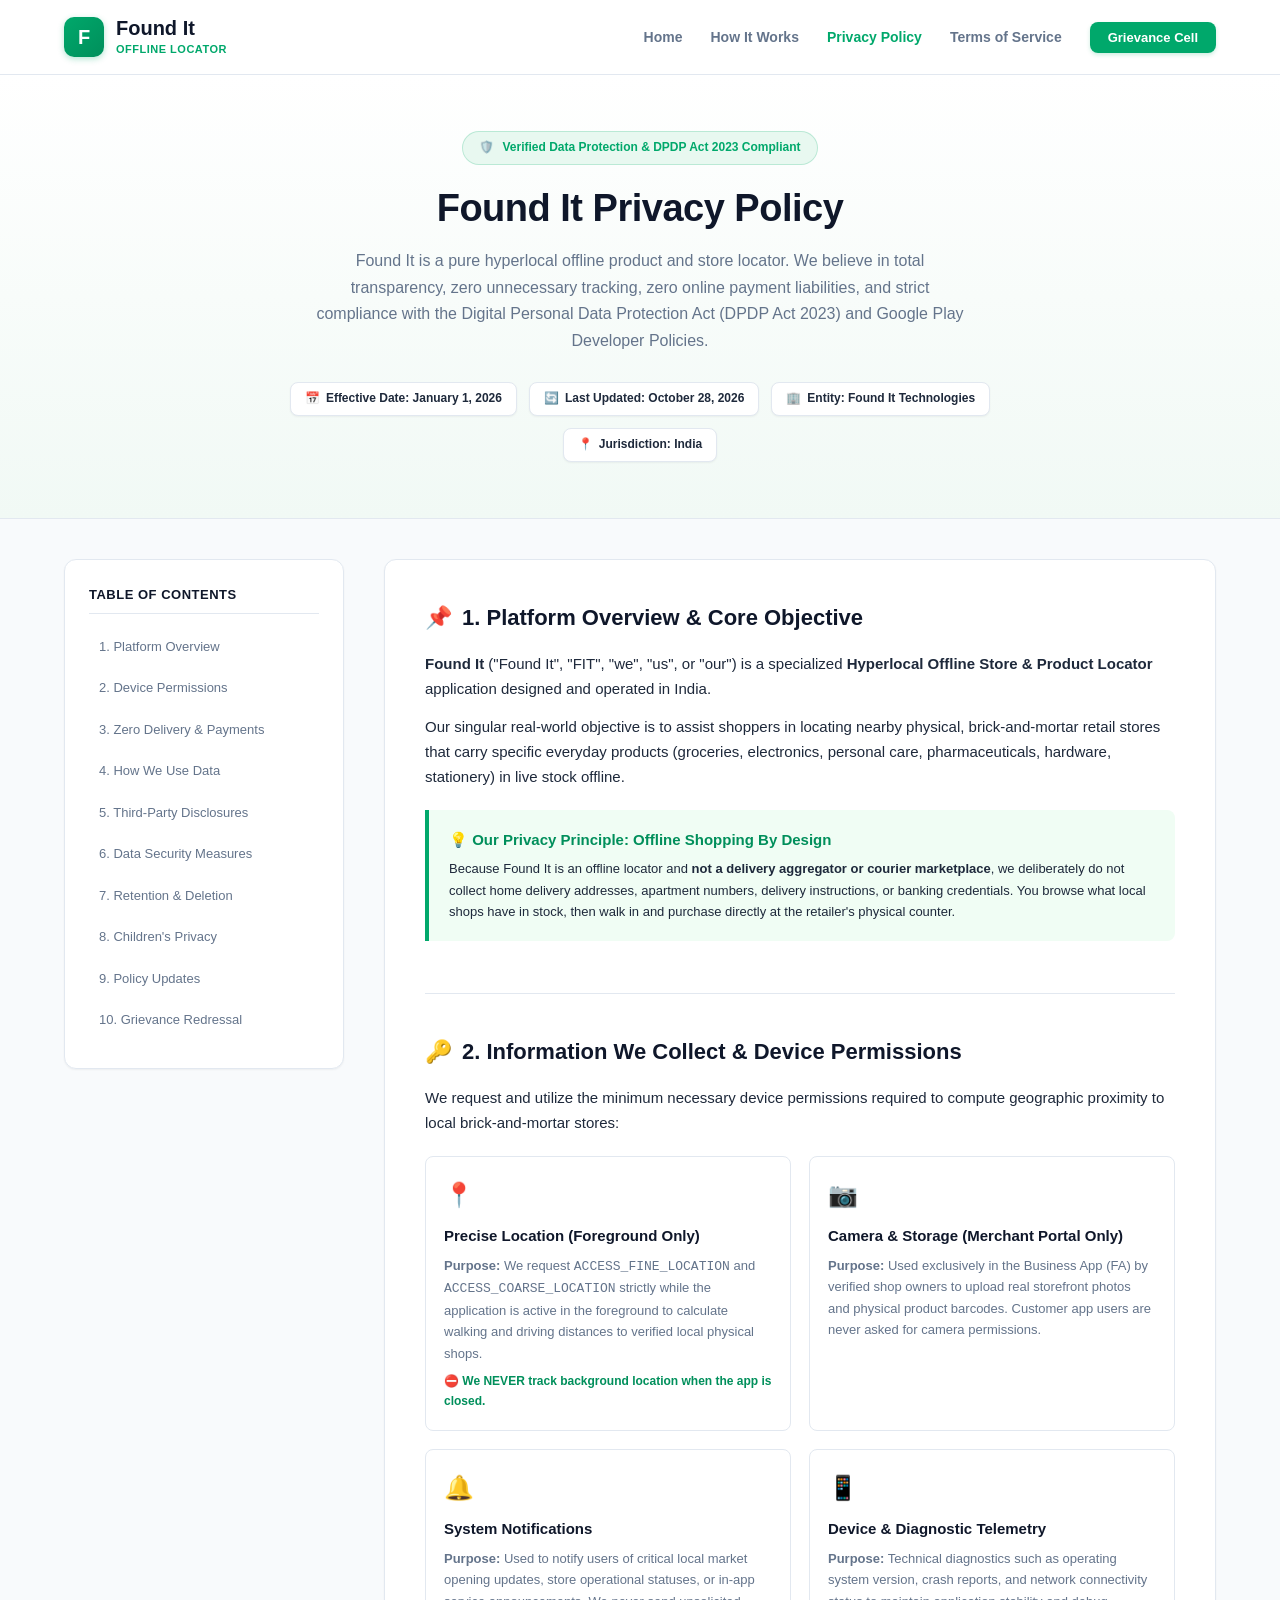
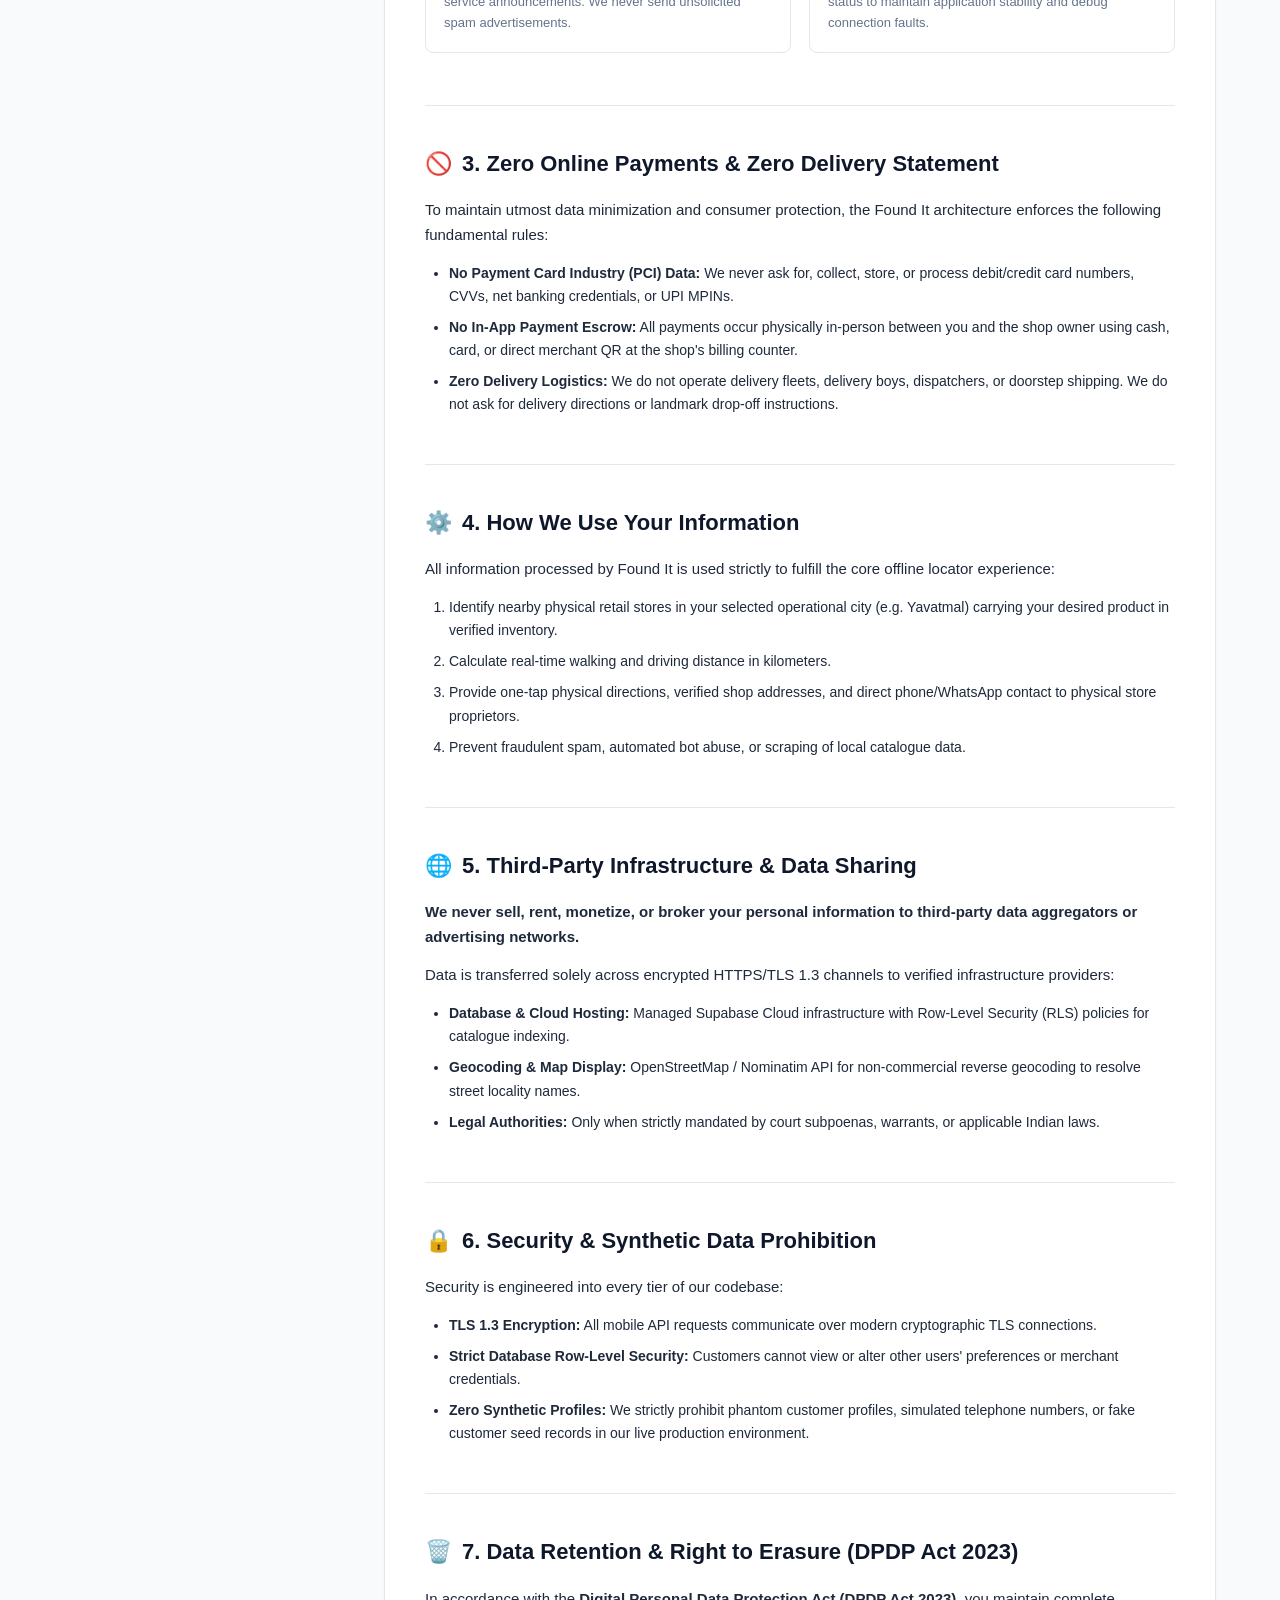
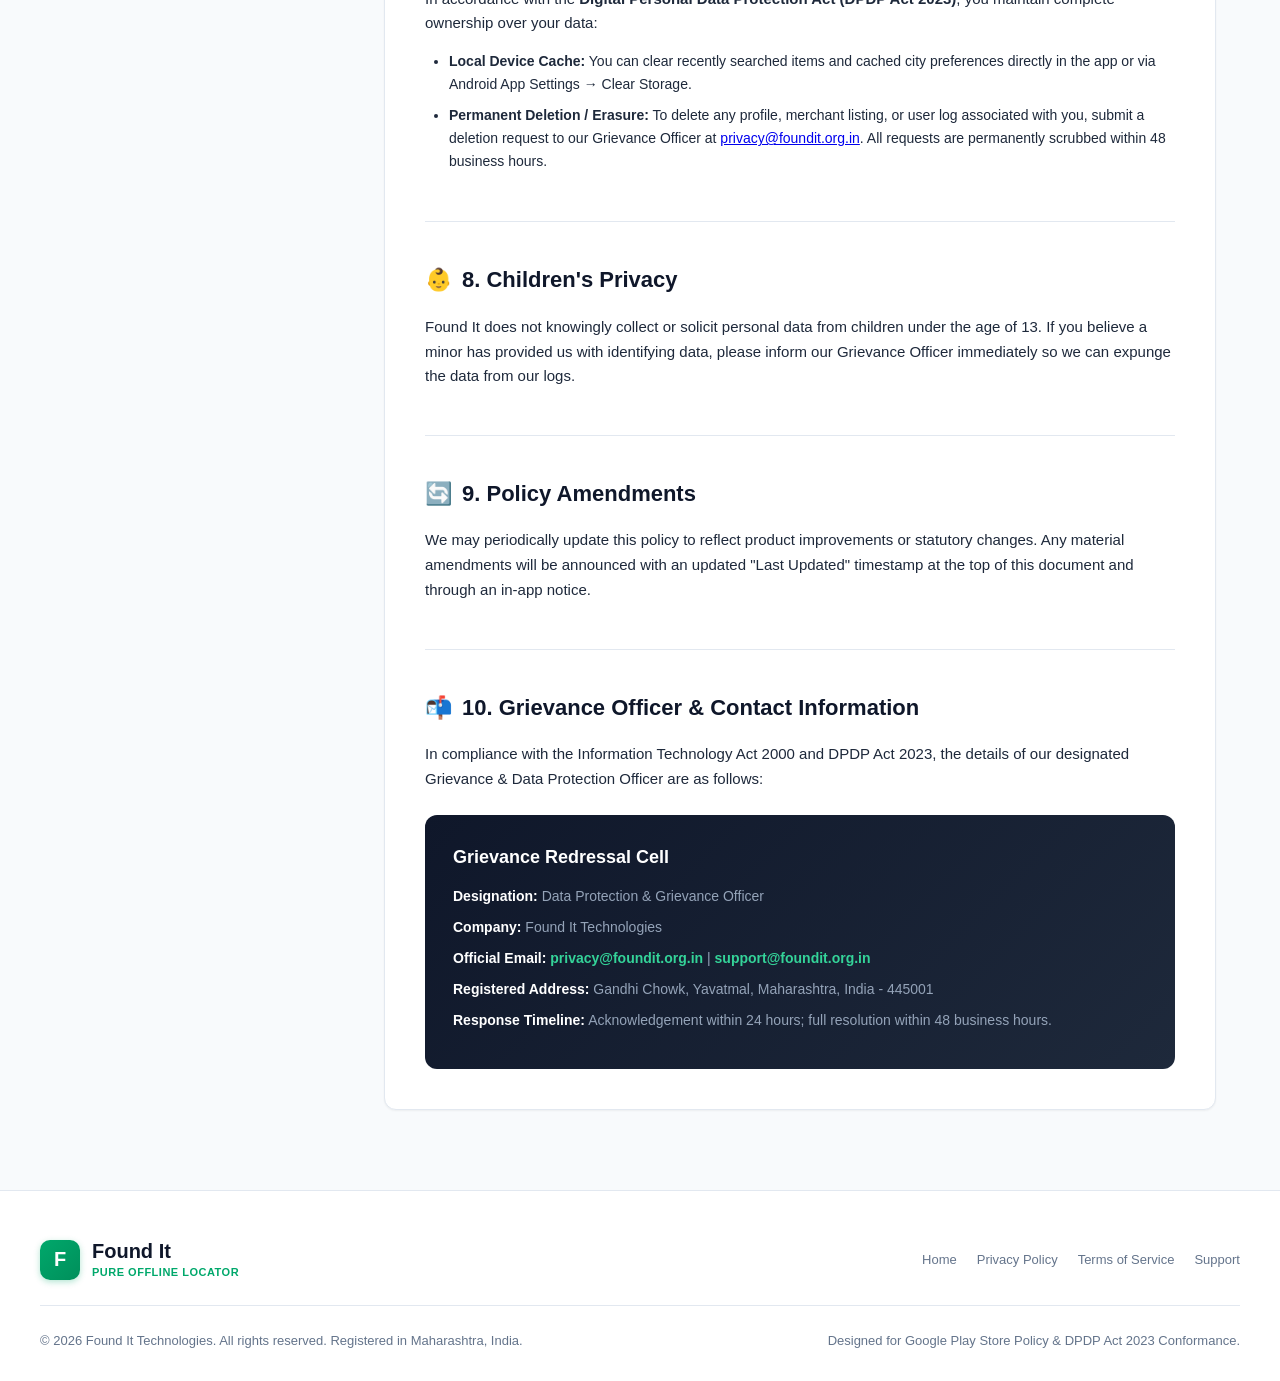
==== privacy.html @ 35dc8cdc "Initial commit: Found It Privacy Policy, Terms and Web Pages" ====
<!DOCTYPE html>
<html lang="en">
<head>
  <meta charset="UTF-8">
  <meta name="viewport" content="width=device-width, initial-scale=1.0">
  <title>Privacy Policy - Found It | Offline Store & Product Locator</title>
  <meta name="description" content="Official Privacy Policy for Found It - Hyperlocal Offline Product Locator. Learn about how we handle location permissions, zero delivery guarantee, and DPDP Act 2023 compliance.">
  <link rel="stylesheet" href="style.css">
</head>
<body>

  <!-- Site Header -->
  <header class="site-header">
    <div class="header-container">
      <a href="index.html" class="brand">
        <div class="brand-logo-icon">F</div>
        <div class="brand-text">
          <span class="brand-name">Found It</span>
          <span class="brand-tag">Offline Locator</span>
        </div>
      </a>
      <ul class="nav-links">
        <li><a href="index.html">Home</a></li>
        <li><a href="index.html#how-it-works">How It Works</a></li>
        <li><a href="privacy.html" class="active">Privacy Policy</a></li>
        <li><a href="terms.html">Terms of Service</a></li>
        <li><a href="#contact" class="btn-cta">Grievance Cell</a></li>
      </ul>
    </div>
  </header>

  <!-- Hero Section -->
  <section class="hero-section">
    <div class="hero-content">
      <div class="hero-pill">
        <span>🛡️</span> Verified Data Protection & DPDP Act 2023 Compliant
      </div>
      <h1 class="hero-title">Found It Privacy Policy</h1>
      <p class="hero-subtitle">
        Found It is a pure hyperlocal offline product and store locator. We believe in total transparency, zero unnecessary tracking, zero online payment liabilities, and strict compliance with the Digital Personal Data Protection Act (DPDP Act 2023) and Google Play Developer Policies.
      </p>
      <div class="meta-tags">
        <div class="meta-tag"><span>📅</span> Effective Date: January 1, 2026</div>
        <div class="meta-tag"><span>🔄</span> Last Updated: October 28, 2026</div>
        <div class="meta-tag"><span>🏢</span> Entity: Found It Technologies</div>
        <div class="meta-tag"><span>📍</span> Jurisdiction: India</div>
      </div>
    </div>
  </section>

  <!-- Main Layout -->
  <div class="main-wrapper">
    <!-- Sidebar Table of Contents -->
    <aside class="toc-sidebar">
      <div class="toc-title">Table of Contents</div>
      <ul class="toc-list">
        <li><a href="#overview">1. Platform Overview</a></li>
        <li><a href="#permissions">2. Device Permissions</a></li>
        <li><a href="#zero-delivery">3. Zero Delivery & Payments</a></li>
        <li><a href="#use-of-data">4. How We Use Data</a></li>
        <li><a href="#third-parties">5. Third-Party Disclosures</a></li>
        <li><a href="#security">6. Data Security Measures</a></li>
        <li><a href="#retention-deletion">7. Retention & Deletion</a></li>
        <li><a href="#children">8. Children's Privacy</a></li>
        <li><a href="#updates">9. Policy Updates</a></li>
        <li><a href="#contact">10. Grievance Redressal</a></li>
      </ul>
    </aside>

    <!-- Content Area -->
    <main class="content-area">

      <section id="overview" class="section-block">
        <h2><span>📌</span> 1. Platform Overview & Core Objective</h2>
        <p>
          <strong>Found It</strong> ("Found It", "FIT", "we", "us", or "our") is a specialized <strong>Hyperlocal Offline Store & Product Locator</strong> application designed and operated in India.
        </p>
        <p>
          Our singular real-world objective is to assist shoppers in locating nearby physical, brick-and-mortar retail stores that carry specific everyday products (groceries, electronics, personal care, pharmaceuticals, hardware, stationery) in live stock offline.
        </p>

        <div class="alert-box">
          <h4>💡 Our Privacy Principle: Offline Shopping By Design</h4>
          <p>
            Because Found It is an offline locator and <strong>not a delivery aggregator or courier marketplace</strong>, we deliberately do not collect home delivery addresses, apartment numbers, delivery instructions, or banking credentials. You browse what local shops have in stock, then walk in and purchase directly at the retailer's physical counter.
          </p>
        </div>
      </section>

      <section id="permissions" class="section-block">
        <h2><span>🔑</span> 2. Information We Collect & Device Permissions</h2>
        <p>
          We request and utilize the minimum necessary device permissions required to compute geographic proximity to local brick-and-mortar stores:
        </p>

        <div class="card-grid">
          <div class="feature-box">
            <div class="icon">📍</div>
            <h4>Precise Location (Foreground Only)</h4>
            <p>
              <strong>Purpose:</strong> We request <code>ACCESS_FINE_LOCATION</code> and <code>ACCESS_COARSE_LOCATION</code> strictly while the application is active in the foreground to calculate walking and driving distances to verified local physical shops.
            </p>
            <p style="margin-top: 8px; font-size: 12px; color: var(--primary-hover); font-weight: 600;">
              ⛔ We NEVER track background location when the app is closed.
            </p>
          </div>

          <div class="feature-box">
            <div class="icon">📷</div>
            <h4>Camera & Storage (Merchant Portal Only)</h4>
            <p>
              <strong>Purpose:</strong> Used exclusively in the Business App (FA) by verified shop owners to upload real storefront photos and physical product barcodes. Customer app users are never asked for camera permissions.
            </p>
          </div>

          <div class="feature-box">
            <div class="icon">🔔</div>
            <h4>System Notifications</h4>
            <p>
              <strong>Purpose:</strong> Used to notify users of critical local market opening updates, store operational statuses, or in-app service announcements. We never send unsolicited spam advertisements.
            </p>
          </div>

          <div class="feature-box">
            <div class="icon">📱</div>
            <h4>Device & Diagnostic Telemetry</h4>
            <p>
              <strong>Purpose:</strong> Technical diagnostics such as operating system version, crash reports, and network connectivity status to maintain application stability and debug connection faults.
            </p>
          </div>
        </div>
      </section>

      <section id="zero-delivery" class="section-block">
        <h2><span>🚫</span> 3. Zero Online Payments & Zero Delivery Statement</h2>
        <p>
          To maintain utmost data minimization and consumer protection, the Found It architecture enforces the following fundamental rules:
        </p>
        <ul>
          <li><strong>No Payment Card Industry (PCI) Data:</strong> We never ask for, collect, store, or process debit/credit card numbers, CVVs, net banking credentials, or UPI MPINs.</li>
          <li><strong>No In-App Payment Escrow:</strong> All payments occur physically in-person between you and the shop owner using cash, card, or direct merchant QR at the shop's billing counter.</li>
          <li><strong>Zero Delivery Logistics:</strong> We do not operate delivery fleets, delivery boys, dispatchers, or doorstep shipping. We do not ask for delivery directions or landmark drop-off instructions.</li>
        </ul>
      </section>

      <section id="use-of-data" class="section-block">
        <h2><span>⚙️</span> 4. How We Use Your Information</h2>
        <p>All information processed by Found It is used strictly to fulfill the core offline locator experience:</p>
        <ol>
          <li>Identify nearby physical retail stores in your selected operational city (e.g. Yavatmal) carrying your desired product in verified inventory.</li>
          <li>Calculate real-time walking and driving distance in kilometers.</li>
          <li>Provide one-tap physical directions, verified shop addresses, and direct phone/WhatsApp contact to physical store proprietors.</li>
          <li>Prevent fraudulent spam, automated bot abuse, or scraping of local catalogue data.</li>
        </ol>
      </section>

      <section id="third-parties" class="section-block">
        <h2><span>🌐</span> 5. Third-Party Infrastructure & Data Sharing</h2>
        <p>
          <strong>We never sell, rent, monetize, or broker your personal information to third-party data aggregators or advertising networks.</strong>
        </p>
        <p>Data is transferred solely across encrypted HTTPS/TLS 1.3 channels to verified infrastructure providers:</p>
        <ul>
          <li><strong>Database & Cloud Hosting:</strong> Managed Supabase Cloud infrastructure with Row-Level Security (RLS) policies for catalogue indexing.</li>
          <li><strong>Geocoding & Map Display:</strong> OpenStreetMap / Nominatim API for non-commercial reverse geocoding to resolve street locality names.</li>
          <li><strong>Legal Authorities:</strong> Only when strictly mandated by court subpoenas, warrants, or applicable Indian laws.</li>
        </ul>
      </section>

      <section id="security" class="section-block">
        <h2><span>🔒</span> 6. Security & Synthetic Data Prohibition</h2>
        <p>
          Security is engineered into every tier of our codebase:
        </p>
        <ul>
          <li><strong>TLS 1.3 Encryption:</strong> All mobile API requests communicate over modern cryptographic TLS connections.</li>
          <li><strong>Strict Database Row-Level Security:</strong> Customers cannot view or alter other users' preferences or merchant credentials.</li>
          <li><strong>Zero Synthetic Profiles:</strong> We strictly prohibit phantom customer profiles, simulated telephone numbers, or fake customer seed records in our live production environment.</li>
        </ul>
      </section>

      <section id="retention-deletion" class="section-block">
        <h2><span>🗑️</span> 7. Data Retention & Right to Erasure (DPDP Act 2023)</h2>
        <p>
          In accordance with the <strong>Digital Personal Data Protection Act (DPDP Act 2023)</strong>, you maintain complete ownership over your data:
        </p>
        <ul>
          <li><strong>Local Device Cache:</strong> You can clear recently searched items and cached city preferences directly in the app or via Android App Settings &rarr; Clear Storage.</li>
          <li><strong>Permanent Deletion / Erasure:</strong> To delete any profile, merchant listing, or user log associated with you, submit a deletion request to our Grievance Officer at <a href="mailto:privacy@foundit.org.in">privacy@foundit.org.in</a>. All requests are permanently scrubbed within 48 business hours.</li>
        </ul>
      </section>

      <section id="children" class="section-block">
        <h2><span>👶</span> 8. Children's Privacy</h2>
        <p>
          Found It does not knowingly collect or solicit personal data from children under the age of 13. If you believe a minor has provided us with identifying data, please inform our Grievance Officer immediately so we can expunge the data from our logs.
        </p>
      </section>

      <section id="updates" class="section-block">
        <h2><span>🔄</span> 9. Policy Amendments</h2>
        <p>
          We may periodically update this policy to reflect product improvements or statutory changes. Any material amendments will be announced with an updated "Last Updated" timestamp at the top of this document and through an in-app notice.
        </p>
      </section>

      <section id="contact" class="section-block">
        <h2><span>📬</span> 10. Grievance Officer & Contact Information</h2>
        <p>
          In compliance with the Information Technology Act 2000 and DPDP Act 2023, the details of our designated Grievance & Data Protection Officer are as follows:
        </p>

        <div class="contact-card">
          <h4>Grievance Redressal Cell</h4>
          <p><strong>Designation:</strong> Data Protection & Grievance Officer</p>
          <p><strong>Company:</strong> Found It Technologies</p>
          <p><strong>Official Email:</strong> <a href="mailto:privacy@foundit.org.in">privacy@foundit.org.in</a> | <a href="mailto:support@foundit.org.in">support@foundit.org.in</a></p>
          <p><strong>Registered Address:</strong> Gandhi Chowk, Yavatmal, Maharashtra, India - 445001</p>
          <p><strong>Response Timeline:</strong> Acknowledgement within 24 hours; full resolution within 48 business hours.</p>
        </div>
      </section>

    </main>
  </div>

  <!-- Site Footer -->
  <footer class="site-footer">
    <div class="footer-container">
      <div class="footer-top">
        <div class="brand">
          <div class="brand-logo-icon">F</div>
          <div class="brand-text">
            <span class="brand-name">Found It</span>
            <span class="brand-tag">Pure Offline Locator</span>
          </div>
        </div>
        <ul class="footer-links">
          <li><a href="index.html">Home</a></li>
          <li><a href="privacy.html">Privacy Policy</a></li>
          <li><a href="terms.html">Terms of Service</a></li>
          <li><a href="mailto:support@foundit.org.in">Support</a></li>
        </ul>
      </div>
      <div class="footer-bottom">
        <p>&copy; 2026 Found It Technologies. All rights reserved. Registered in Maharashtra, India.</p>
        <p>Designed for Google Play Store Policy & DPDP Act 2023 Conformance.</p>
      </div>
    </div>
  </footer>

</body>
</html>
---- style.css ----
:root {
  --primary: #00A86B;
  --primary-hover: #008f5b;
  --primary-light: #E8F8F0;
  --primary-subtle: #F0FDF4;
  --secondary: #0F172A;
  --text-main: #1E293B;
  --text-muted: #64748B;
  --bg-page: #F8FAFC;
  --bg-card: #FFFFFF;
  --border: #E2E8F0;
  --border-focus: #00A86B;
  --shadow-sm: 0 1px 2px rgba(0, 0, 0, 0.05);
  --shadow-md: 0 4px 6px -1px rgba(0, 0, 0, 0.08), 0 2px 4px -2px rgba(0, 0, 0, 0.05);
  --shadow-lg: 0 10px 15px -3px rgba(0, 0, 0, 0.08), 0 4px 6px -4px rgba(0, 0, 0, 0.04);
  --radius-sm: 8px;
  --radius-md: 12px;
  --radius-lg: 18px;
}

* {
  box-sizing: border-box;
  margin: 0;
  padding: 0;
}

body {
  font-family: -apple-system, BlinkMacSystemFont, "Segoe UI", Roboto, "Helvetica Neue", Arial, sans-serif;
  color: var(--text-main);
  background-color: var(--bg-page);
  line-height: 1.65;
  -webkit-font-smoothing: antialiased;
}

/* Header & Navigation */
header.site-header {
  background-color: #FFFFFF;
  border-bottom: 1px solid var(--border);
  position: sticky;
  top: 0;
  z-index: 1000;
  backdrop-filter: blur(8px);
  background-color: rgba(255, 255, 255, 0.95);
}

.header-container {
  max-width: 1200px;
  margin: 0 auto;
  padding: 16px 24px;
  display: flex;
  align-items: center;
  justify-content: space-between;
}

.brand {
  display: flex;
  align-items: center;
  gap: 12px;
  text-decoration: none;
}

.brand-logo-icon {
  width: 40px;
  height: 40px;
  border-radius: 10px;
  background: linear-gradient(135deg, #00A86B 0%, #008f5b 100%);
  display: flex;
  align-items: center;
  justify-content: center;
  color: #FFFFFF;
  font-weight: 800;
  font-size: 20px;
  box-shadow: 0 2px 6px rgba(0, 168, 107, 0.3);
}

.brand-text {
  display: flex;
  flex-direction: column;
}

.brand-name {
  font-size: 20px;
  font-weight: 800;
  color: var(--secondary);
  line-height: 1.2;
}

.brand-tag {
  font-size: 11px;
  font-weight: 600;
  color: var(--primary);
  text-transform: uppercase;
  letter-spacing: 0.5px;
}

.nav-links {
  display: flex;
  align-items: center;
  gap: 28px;
  list-style: none;
}

.nav-links a {
  text-decoration: none;
  font-size: 14px;
  font-weight: 600;
  color: var(--text-muted);
  transition: color 0.15s ease;
}

.nav-links a:hover,
.nav-links a.active {
  color: var(--primary);
}

.btn-cta {
  background-color: var(--primary);
  color: #FFFFFF !important;
  padding: 8px 18px;
  border-radius: var(--radius-sm);
  font-size: 13px !important;
  font-weight: 700 !important;
  transition: background-color 0.15s ease, transform 0.1s ease;
  box-shadow: 0 2px 4px rgba(0, 168, 107, 0.2);
}

.btn-cta:hover {
  background-color: var(--primary-hover);
  transform: translateY(-1px);
}

/* Hero Section */
.hero-section {
  background: linear-gradient(180deg, #FFFFFF 0%, #F1F9F5 100%);
  border-bottom: 1px solid var(--border);
  padding: 56px 24px;
  text-align: center;
}

.hero-content {
  max-width: 800px;
  margin: 0 auto;
}

.hero-pill {
  display: inline-flex;
  align-items: center;
  gap: 8px;
  background-color: var(--primary-light);
  color: var(--primary);
  border: 1px solid rgba(0, 168, 107, 0.2);
  padding: 6px 16px;
  border-radius: 50px;
  font-size: 12px;
  font-weight: 700;
  margin-bottom: 20px;
}

.hero-title {
  font-size: 38px;
  font-weight: 800;
  color: var(--secondary);
  line-height: 1.25;
  margin-bottom: 16px;
  letter-spacing: -0.5px;
}

.hero-subtitle {
  font-size: 16px;
  color: var(--text-muted);
  max-width: 650px;
  margin: 0 auto 28px auto;
}

.meta-tags {
  display: flex;
  justify-content: center;
  flex-wrap: wrap;
  gap: 12px;
}

.meta-tag {
  display: inline-flex;
  align-items: center;
  gap: 6px;
  background-color: #FFFFFF;
  border: 1px solid var(--border);
  padding: 6px 14px;
  border-radius: var(--radius-sm);
  font-size: 12px;
  font-weight: 600;
  color: var(--text-main);
  box-shadow: var(--shadow-sm);
}

/* Main Layout Grid */
.main-wrapper {
  max-width: 1200px;
  margin: 40px auto 80px auto;
  padding: 0 24px;
  display: grid;
  grid-template-columns: 280px 1fr;
  gap: 40px;
  align-items: start;
}

/* Sidebar Navigation */
.toc-sidebar {
  position: sticky;
  top: 90px;
  background-color: var(--bg-card);
  border: 1px solid var(--border);
  border-radius: var(--radius-md);
  padding: 24px;
  box-shadow: var(--shadow-sm);
}

.toc-title {
  font-size: 13px;
  font-weight: 800;
  text-transform: uppercase;
  letter-spacing: 0.5px;
  color: var(--secondary);
  margin-bottom: 16px;
  padding-bottom: 8px;
  border-bottom: 1px solid var(--border);
}

.toc-list {
  list-style: none;
}

.toc-list li {
  margin-bottom: 8px;
}

.toc-list a {
  display: block;
  font-size: 13px;
  color: var(--text-muted);
  text-decoration: none;
  padding: 6px 10px;
  border-radius: 6px;
  transition: all 0.15s ease;
}

.toc-list a:hover {
  color: var(--primary);
  background-color: var(--primary-light);
}

/* Content Area */
.content-area {
  background-color: var(--bg-card);
  border: 1px solid var(--border);
  border-radius: var(--radius-md);
  padding: 40px;
  box-shadow: var(--shadow-sm);
}

.section-block {
  margin-bottom: 40px;
  padding-bottom: 32px;
  border-bottom: 1px solid var(--border);
}

.section-block:last-child {
  border-bottom: none;
  margin-bottom: 0;
  padding-bottom: 0;
}

.section-block h2 {
  font-size: 22px;
  font-weight: 800;
  color: var(--secondary);
  margin-bottom: 16px;
  display: flex;
  align-items: center;
  gap: 10px;
}

.section-block h3 {
  font-size: 16px;
  font-weight: 700;
  color: var(--secondary);
  margin: 20px 0 10px 0;
}

.section-block p {
  font-size: 15px;
  color: var(--text-main);
  margin-bottom: 14px;
}

.section-block ul,
.section-block ol {
  padding-left: 24px;
  margin-bottom: 16px;
}

.section-block li {
  font-size: 14px;
  margin-bottom: 8px;
  color: var(--text-main);
}

/* Highlight / Alert Boxes */
.alert-box {
  background-color: var(--primary-subtle);
  border-left: 4px solid var(--primary);
  border-radius: 0 var(--radius-sm) var(--radius-sm) 0;
  padding: 18px 20px;
  margin: 20px 0;
}

.alert-box h4 {
  font-size: 15px;
  font-weight: 700;
  color: var(--primary-hover);
  margin-bottom: 6px;
}

.alert-box p {
  font-size: 13px;
  color: var(--text-main);
  margin-bottom: 0;
}

.card-grid {
  display: grid;
  grid-template-columns: repeat(auto-fit, minmax(260px, 1fr));
  gap: 18px;
  margin: 20px 0;
}

.feature-box {
  background-color: #FFFFFF;
  border: 1px solid var(--border);
  border-radius: var(--radius-sm);
  padding: 18px;
  transition: transform 0.15s ease, box-shadow 0.15s ease;
}

.feature-box:hover {
  transform: translateY(-2px);
  box-shadow: var(--shadow-md);
  border-color: var(--primary);
}

.feature-box .icon {
  font-size: 24px;
  margin-bottom: 10px;
}

.feature-box h4 {
  font-size: 15px;
  font-weight: 700;
  color: var(--secondary);
  margin-bottom: 6px;
}

.feature-box p {
  font-size: 13px;
  color: var(--text-muted);
  margin-bottom: 0;
}

/* Contact Card */
.contact-card {
  background: linear-gradient(135deg, #0F172A 0%, #1E293B 100%);
  color: #FFFFFF;
  border-radius: var(--radius-md);
  padding: 28px;
  margin-top: 24px;
}

.contact-card h4 {
  font-size: 18px;
  font-weight: 800;
  margin-bottom: 12px;
  color: #FFFFFF;
}

.contact-card p {
  font-size: 14px;
  color: #94A3B8;
  margin-bottom: 8px;
}

.contact-card strong {
  color: #FFFFFF;
}

.contact-card a {
  color: #34D399;
  text-decoration: none;
  font-weight: 600;
}

.contact-card a:hover {
  text-decoration: underline;
}

/* Footer */
footer.site-footer {
  background-color: #FFFFFF;
  border-top: 1px solid var(--border);
  padding: 48px 24px 32px 24px;
  margin-top: 60px;
}

.footer-container {
  max-width: 1200px;
  margin: 0 auto;
  display: flex;
  flex-direction: column;
  gap: 24px;
}

.footer-top {
  display: flex;
  justify-content: space-between;
  align-items: center;
  flex-wrap: wrap;
  gap: 20px;
  padding-bottom: 24px;
  border-bottom: 1px solid var(--border);
}

.footer-bottom {
  display: flex;
  justify-content: space-between;
  align-items: center;
  flex-wrap: wrap;
  gap: 16px;
  font-size: 13px;
  color: var(--text-muted);
}

.footer-links {
  display: flex;
  gap: 20px;
  list-style: none;
}

.footer-links a {
  color: var(--text-muted);
  text-decoration: none;
  font-size: 13px;
  transition: color 0.15s ease;
}

.footer-links a:hover {
  color: var(--primary);
}

/* Responsive */
@media (max-width: 900px) {
  .main-wrapper {
    grid-template-columns: 1fr;
    gap: 24px;
  }
  
  .toc-sidebar {
    position: static;
  }
  
  .content-area {
    padding: 24px 18px;
  }
  
  .hero-title {
    font-size: 28px;
  }
  
  .nav-links {
    display: none;
  }
}
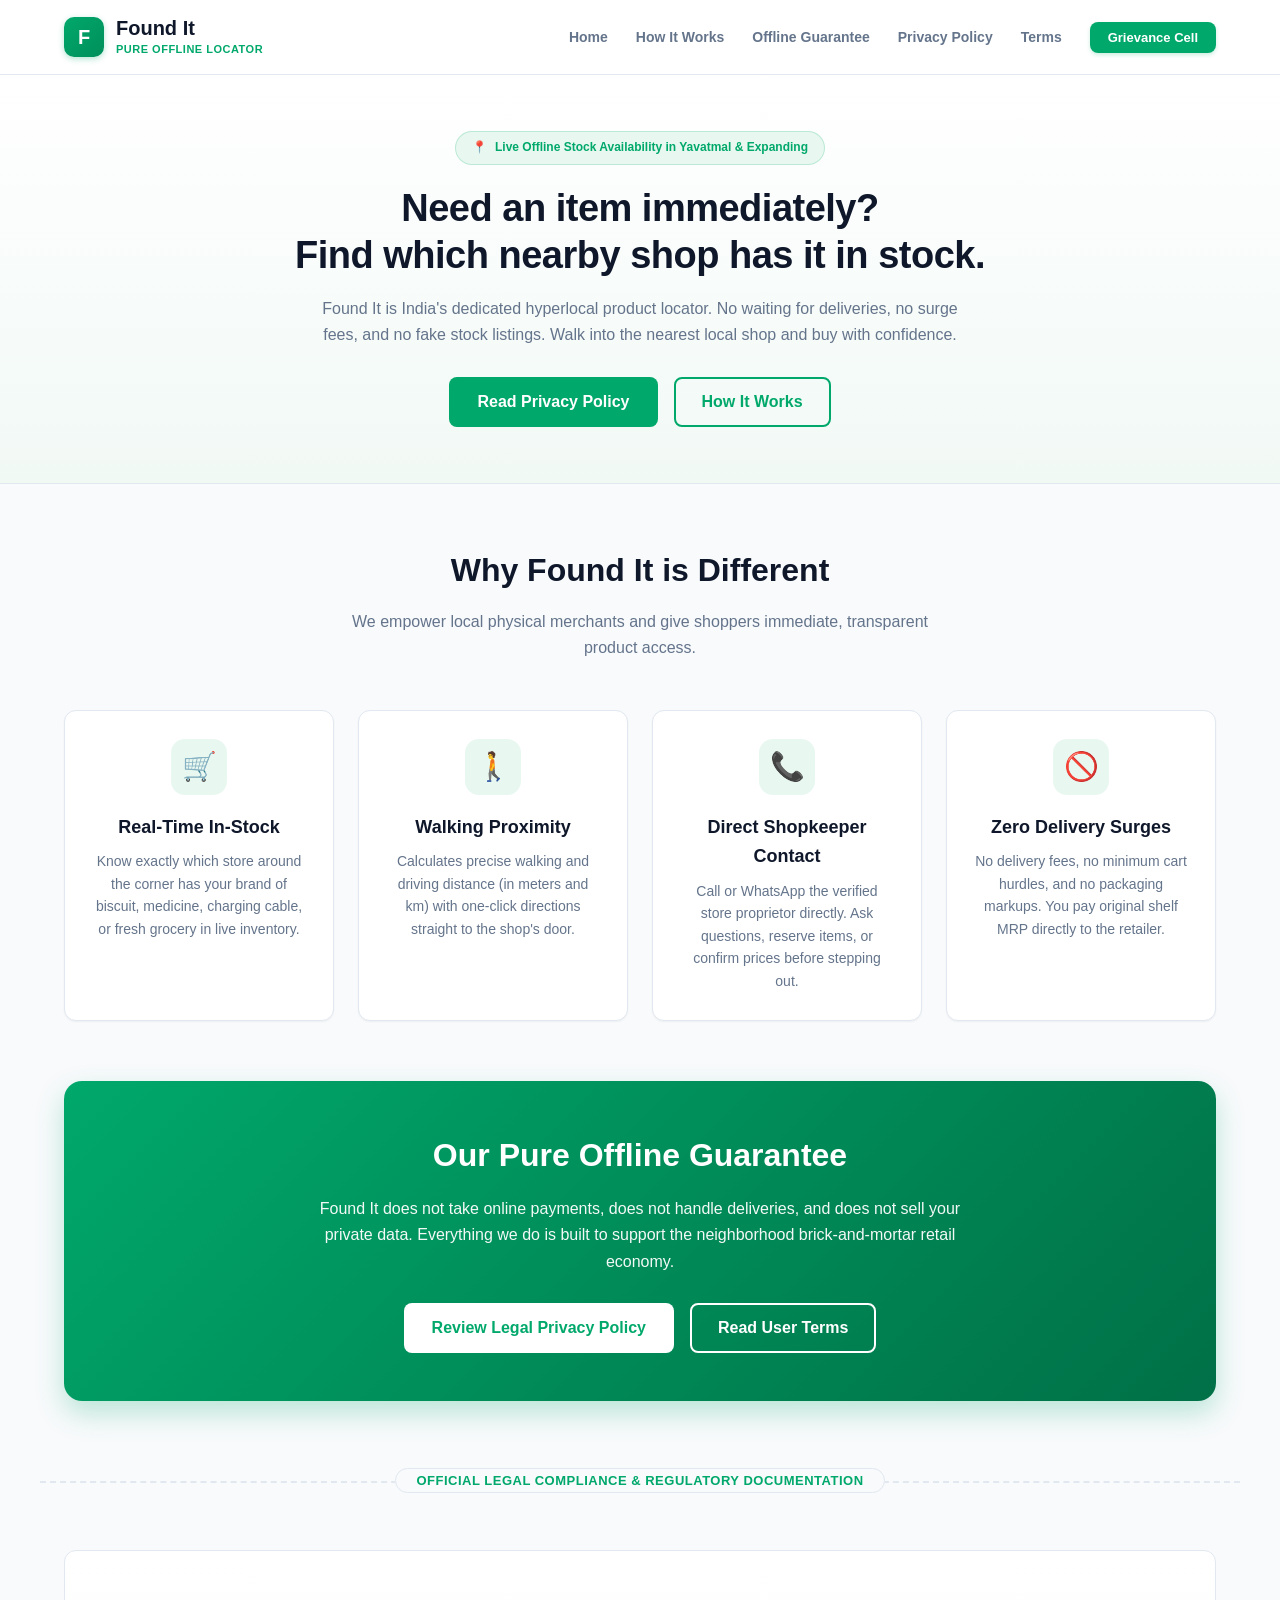
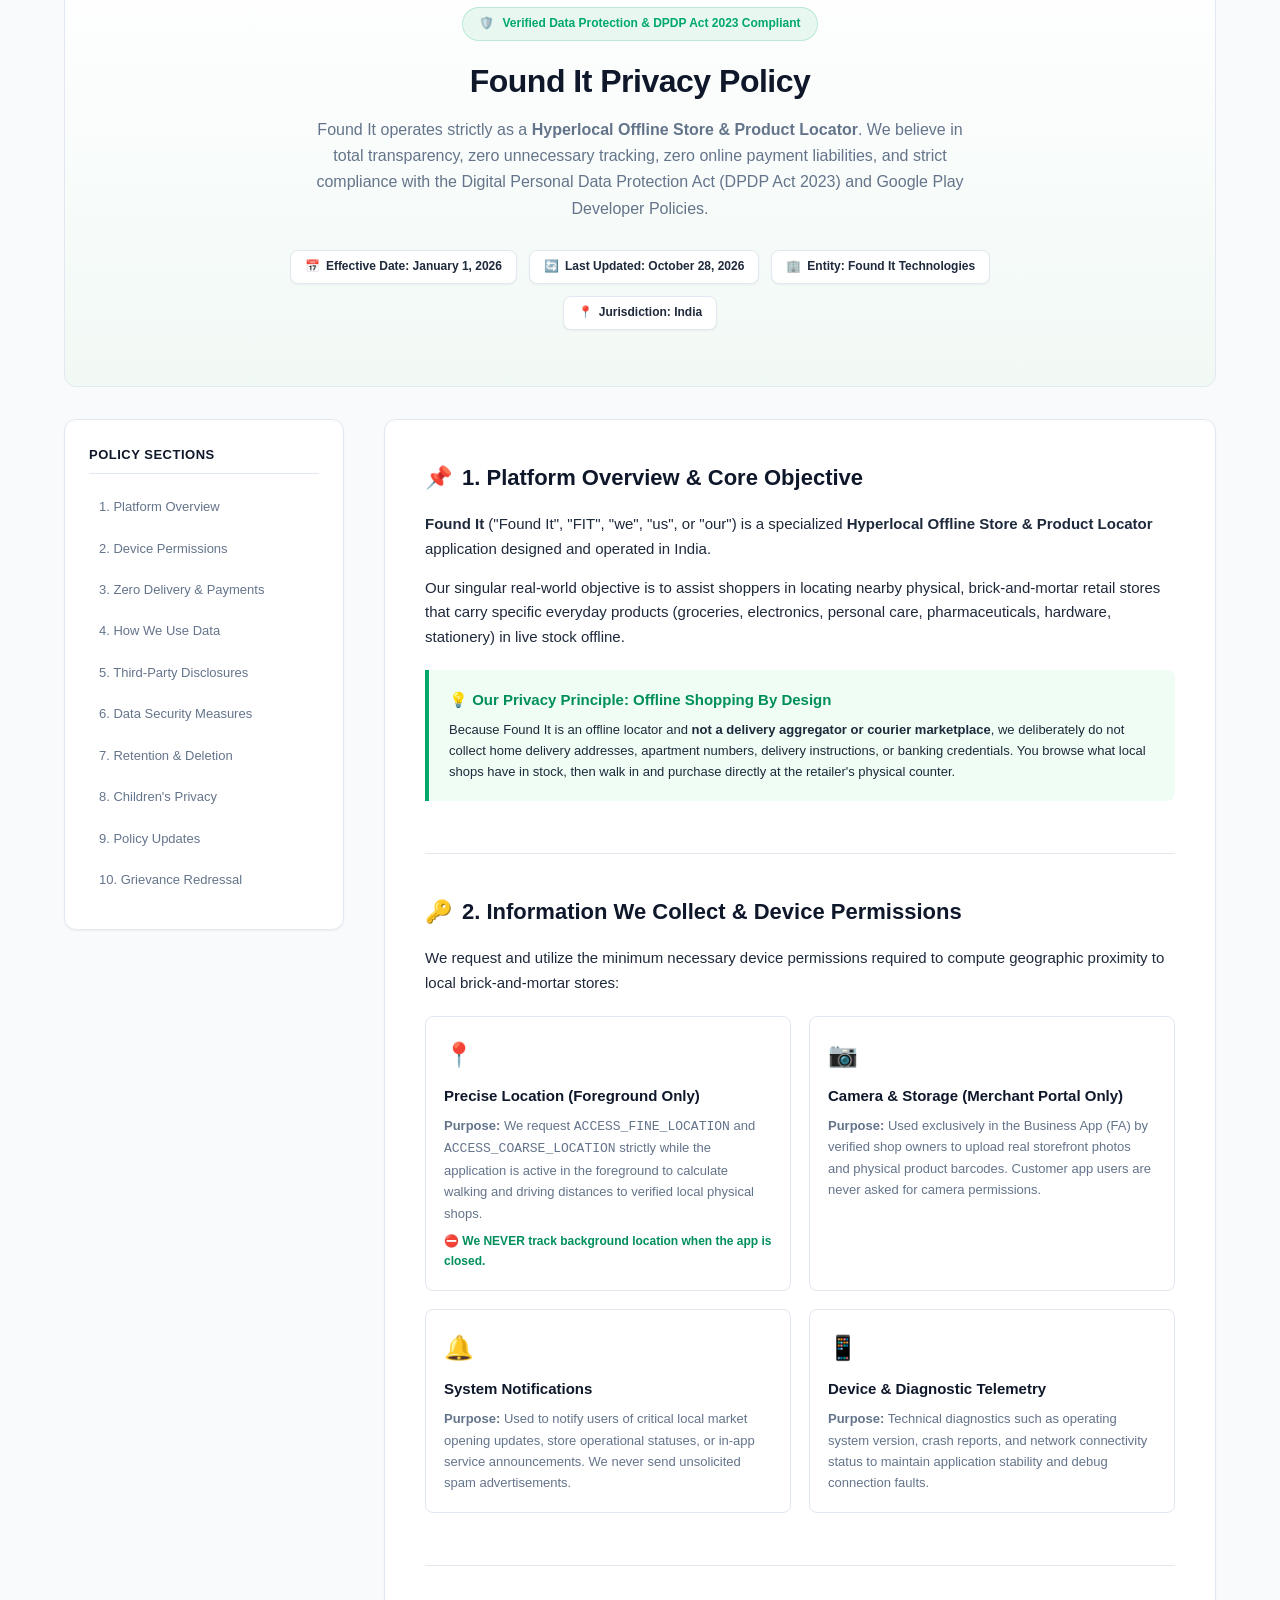
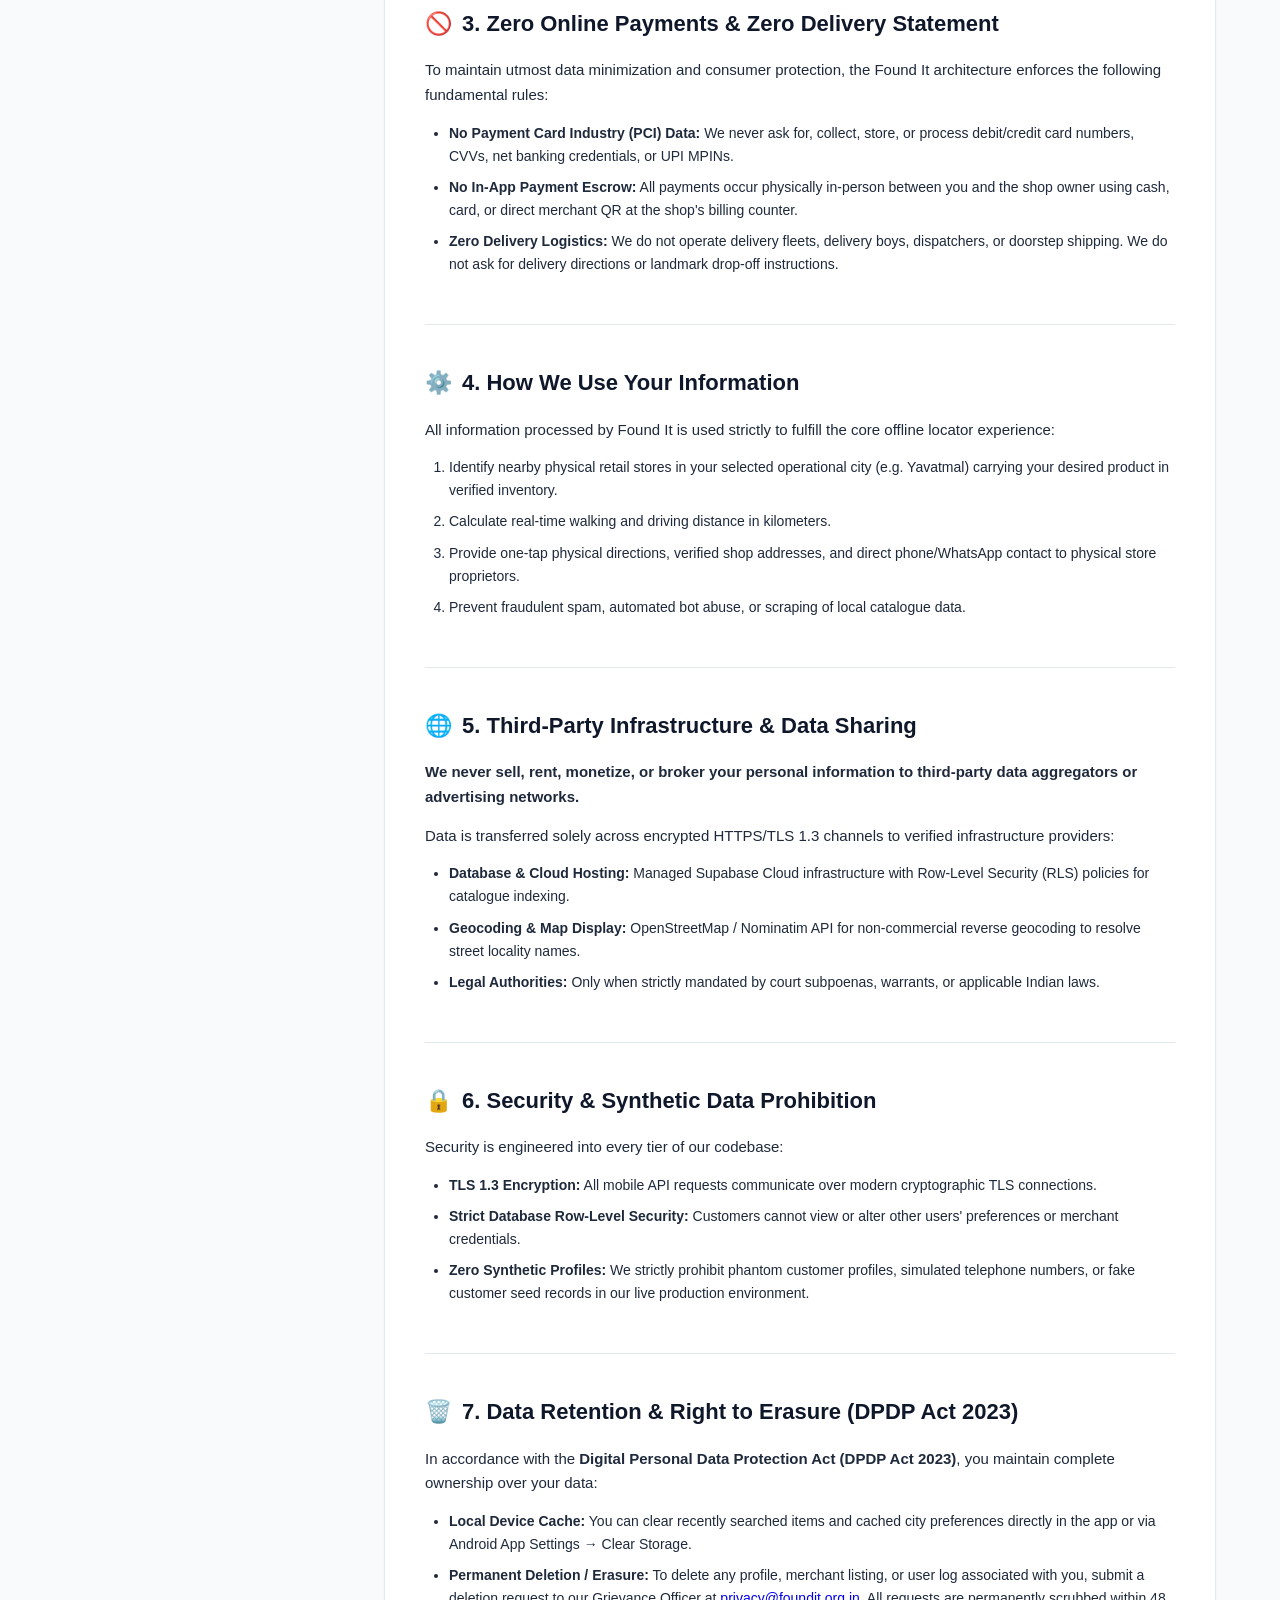
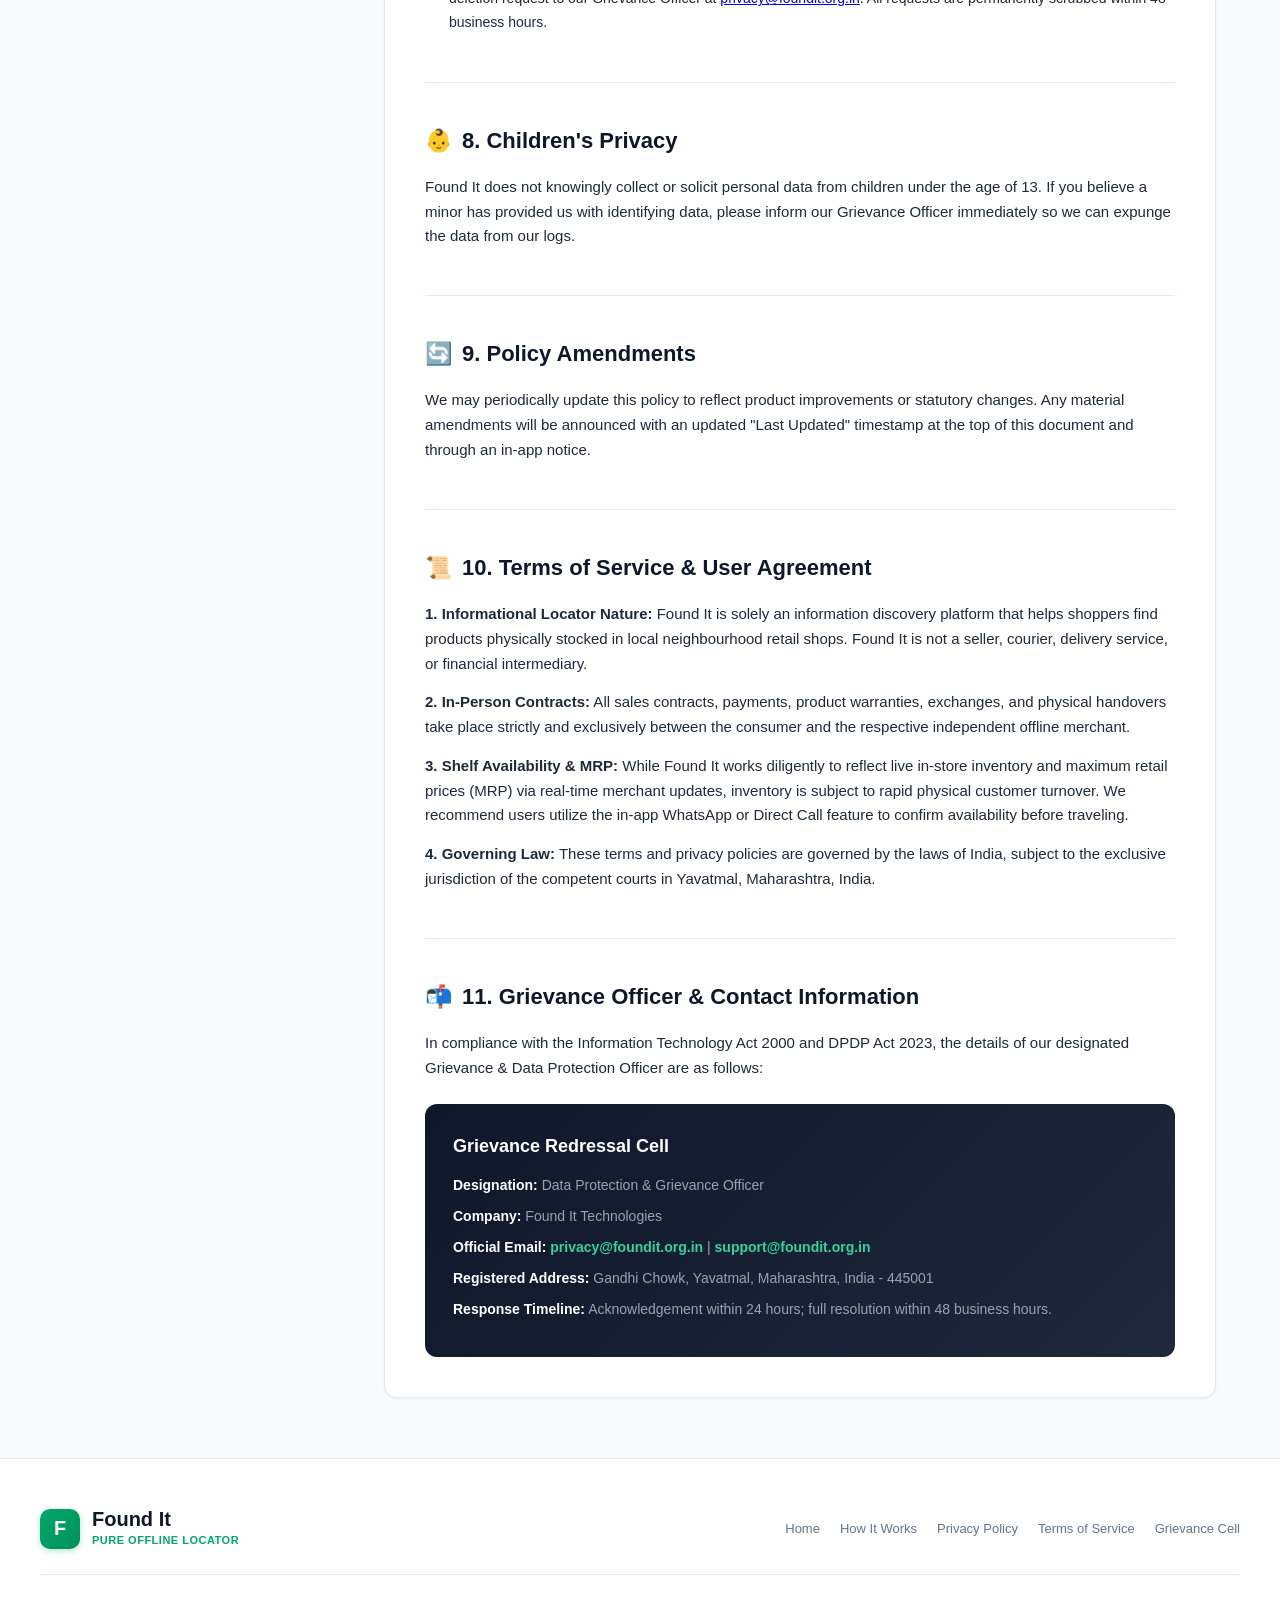
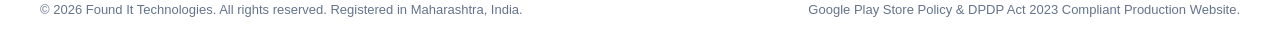
==== commit 455f9c15: "Merge Homepage, Privacy Policy and Terms into unified website" ====
--- a/privacy.html
+++ b/privacy.html
@@ -3,225 +3,452 @@
 <head>
   <meta charset="UTF-8">
   <meta name="viewport" content="width=device-width, initial-scale=1.0">
-  <title>Privacy Policy - Found It | Offline Store & Product Locator</title>
-  <meta name="description" content="Official Privacy Policy for Found It - Hyperlocal Offline Product Locator. Learn about how we handle location permissions, zero delivery guarantee, and DPDP Act 2023 compliance.">
+  <title>Found It - Hyperlocal Offline Store & Product Locator | Official Website & Privacy Policy</title>
+  <meta name="description" content="Discover items in stock right now at nearby physical retail stores in your city. Walk in, inspect, and buy directly from trusted local shopkeepers. Full Privacy Policy & Terms.">
   <link rel="stylesheet" href="style.css">
+  <style>
+    html {
+      scroll-behavior: smooth;
+    }
+    .features-section {
+      max-width: 1200px;
+      margin: 60px auto;
+      padding: 0 24px;
+    }
+    .section-header {
+      text-align: center;
+      margin-bottom: 48px;
+    }
+    .section-header h2 {
+      font-size: 32px;
+      font-weight: 800;
+      color: var(--secondary);
+      margin-bottom: 12px;
+    }
+    .section-header p {
+      font-size: 16px;
+      color: var(--text-muted);
+      max-width: 600px;
+      margin: 0 auto;
+    }
+    .pillars-grid {
+      display: grid;
+      grid-template-columns: repeat(auto-fit, minmax(260px, 1fr));
+      gap: 24px;
+    }
+    .pillar-card {
+      background: #FFFFFF;
+      border: 1px solid var(--border);
+      border-radius: var(--radius-md);
+      padding: 28px;
+      text-align: center;
+      transition: all 0.2s ease;
+      box-shadow: var(--shadow-sm);
+    }
+    .pillar-card:hover {
+      transform: translateY(-4px);
+      box-shadow: var(--shadow-lg);
+      border-color: var(--primary);
+    }
+    .pillar-icon {
+      width: 56px;
+      height: 56px;
+      background: var(--primary-light);
+      border-radius: 14px;
+      display: inline-flex;
+      align-items: center;
+      justify-content: center;
+      font-size: 28px;
+      margin-bottom: 18px;
+    }
+    .pillar-title {
+      font-size: 18px;
+      font-weight: 800;
+      color: var(--secondary);
+      margin-bottom: 8px;
+    }
+    .pillar-desc {
+      font-size: 14px;
+      color: var(--text-muted);
+      line-height: 1.6;
+    }
+    .cta-banner {
+      background: linear-gradient(135deg, #00A86B 0%, #007047 100%);
+      color: #FFFFFF;
+      border-radius: var(--radius-lg);
+      padding: 48px 32px;
+      text-align: center;
+      max-width: 1152px;
+      margin: 60px auto;
+      box-shadow: 0 12px 28px rgba(0, 168, 107, 0.25);
+    }
+    .cta-banner h2 {
+      font-size: 32px;
+      font-weight: 800;
+      margin-bottom: 14px;
+    }
+    .cta-banner p {
+      font-size: 16px;
+      opacity: 0.95;
+      max-width: 650px;
+      margin: 0 auto 28px auto;
+    }
+    .cta-button-group {
+      display: flex;
+      justify-content: center;
+      gap: 16px;
+      flex-wrap: wrap;
+    }
+    .btn-white {
+      background: #FFFFFF;
+      color: var(--primary);
+      padding: 12px 28px;
+      border-radius: var(--radius-sm);
+      font-weight: 700;
+      text-decoration: none;
+      transition: transform 0.15s ease;
+    }
+    .btn-white:hover {
+      transform: scale(1.03);
+    }
+    .btn-outline {
+      border: 2px solid #FFFFFF;
+      color: #FFFFFF;
+      padding: 10px 26px;
+      border-radius: var(--radius-sm);
+      font-weight: 700;
+      text-decoration: none;
+      transition: background-color 0.15s ease;
+    }
+    .btn-outline:hover {
+      background-color: rgba(255, 255, 255, 0.15);
+    }
+    .legal-divider {
+      max-width: 1200px;
+      margin: 80px auto 40px auto;
+      padding: 0 24px;
+      border-top: 2px dashed var(--border);
+      position: relative;
+      text-align: center;
+    }
+    .legal-badge {
+      position: relative;
+      top: -16px;
+      background: var(--bg-page);
+      padding: 4px 20px;
+      font-size: 13px;
+      font-weight: 800;
+      color: var(--primary);
+      border: 1px solid var(--border);
+      border-radius: 50px;
+      text-transform: uppercase;
+      letter-spacing: 0.5px;
+    }
+  </style>
 </head>
 <body>
 
   <!-- Site Header -->
   <header class="site-header">
     <div class="header-container">
-      <a href="index.html" class="brand">
+      <a href="#home" class="brand">
         <div class="brand-logo-icon">F</div>
         <div class="brand-text">
           <span class="brand-name">Found It</span>
-          <span class="brand-tag">Offline Locator</span>
+          <span class="brand-tag">Pure Offline Locator</span>
         </div>
       </a>
       <ul class="nav-links">
-        <li><a href="index.html">Home</a></li>
-        <li><a href="index.html#how-it-works">How It Works</a></li>
-        <li><a href="privacy.html" class="active">Privacy Policy</a></li>
-        <li><a href="terms.html">Terms of Service</a></li>
+        <li><a href="#home">Home</a></li>
+        <li><a href="#how-it-works">How It Works</a></li>
+        <li><a href="#offline-promise">Offline Guarantee</a></li>
+        <li><a href="#privacy-policy">Privacy Policy</a></li>
+        <li><a href="#terms">Terms</a></li>
         <li><a href="#contact" class="btn-cta">Grievance Cell</a></li>
       </ul>
     </div>
   </header>
 
   <!-- Hero Section -->
-  <section class="hero-section">
+  <section id="home" class="hero-section">
     <div class="hero-content">
       <div class="hero-pill">
-        <span>🛡️</span> Verified Data Protection & DPDP Act 2023 Compliant
-      </div>
-      <h1 class="hero-title">Found It Privacy Policy</h1>
+        <span>📍</span> Live Offline Stock Availability in Yavatmal & Expanding
+      </div>
+      <h1 class="hero-title">Need an item immediately?<br>Find which nearby shop has it in stock.</h1>
       <p class="hero-subtitle">
-        Found It is a pure hyperlocal offline product and store locator. We believe in total transparency, zero unnecessary tracking, zero online payment liabilities, and strict compliance with the Digital Personal Data Protection Act (DPDP Act 2023) and Google Play Developer Policies.
+        Found It is India's dedicated hyperlocal product locator. No waiting for deliveries, no surge fees, and no fake stock listings. Walk into the nearest local shop and buy with confidence.
       </p>
-      <div class="meta-tags">
-        <div class="meta-tag"><span>📅</span> Effective Date: January 1, 2026</div>
-        <div class="meta-tag"><span>🔄</span> Last Updated: October 28, 2026</div>
-        <div class="meta-tag"><span>🏢</span> Entity: Found It Technologies</div>
-        <div class="meta-tag"><span>📍</span> Jurisdiction: India</div>
+      <div class="cta-button-group">
+        <a href="#privacy-policy" class="btn-white" style="background: var(--primary); color: #FFF;">Read Privacy Policy</a>
+        <a href="#how-it-works" class="btn-outline" style="border-color: var(--primary); color: var(--primary);">How It Works</a>
       </div>
     </div>
   </section>
 
-  <!-- Main Layout -->
-  <div class="main-wrapper">
-    <!-- Sidebar Table of Contents -->
-    <aside class="toc-sidebar">
-      <div class="toc-title">Table of Contents</div>
-      <ul class="toc-list">
-        <li><a href="#overview">1. Platform Overview</a></li>
-        <li><a href="#permissions">2. Device Permissions</a></li>
-        <li><a href="#zero-delivery">3. Zero Delivery & Payments</a></li>
-        <li><a href="#use-of-data">4. How We Use Data</a></li>
-        <li><a href="#third-parties">5. Third-Party Disclosures</a></li>
-        <li><a href="#security">6. Data Security Measures</a></li>
-        <li><a href="#retention-deletion">7. Retention & Deletion</a></li>
-        <li><a href="#children">8. Children's Privacy</a></li>
-        <li><a href="#updates">9. Policy Updates</a></li>
-        <li><a href="#contact">10. Grievance Redressal</a></li>
-      </ul>
-    </aside>
-
-    <!-- Content Area -->
-    <main class="content-area">
-
-      <section id="overview" class="section-block">
-        <h2><span>📌</span> 1. Platform Overview & Core Objective</h2>
-        <p>
-          <strong>Found It</strong> ("Found It", "FIT", "we", "us", or "our") is a specialized <strong>Hyperlocal Offline Store & Product Locator</strong> application designed and operated in India.
+  <!-- Value Pillars -->
+  <section id="how-it-works" class="features-section">
+    <div class="section-header">
+      <h2>Why Found It is Different</h2>
+      <p>We empower local physical merchants and give shoppers immediate, transparent product access.</p>
+    </div>
+
+    <div class="pillars-grid">
+      <div class="pillar-card">
+        <div class="pillar-icon">🛒</div>
+        <div class="pillar-title">Real-Time In-Stock</div>
+        <div class="pillar-desc">
+          Know exactly which store around the corner has your brand of biscuit, medicine, charging cable, or fresh grocery in live inventory.
+        </div>
+      </div>
+
+      <div class="pillar-card">
+        <div class="pillar-icon">🚶</div>
+        <div class="pillar-title">Walking Proximity</div>
+        <div class="pillar-desc">
+          Calculates precise walking and driving distance (in meters and km) with one-click directions straight to the shop's door.
+        </div>
+      </div>
+
+      <div class="pillar-card">
+        <div class="pillar-icon">📞</div>
+        <div class="pillar-title">Direct Shopkeeper Contact</div>
+        <div class="pillar-desc">
+          Call or WhatsApp the verified store proprietor directly. Ask questions, reserve items, or confirm prices before stepping out.
+        </div>
+      </div>
+
+      <div class="pillar-card">
+        <div class="pillar-icon">🚫</div>
+        <div class="pillar-title">Zero Delivery Surges</div>
+        <div class="pillar-desc">
+          No delivery fees, no minimum cart hurdles, and no packaging markups. You pay original shelf MRP directly to the retailer.
+        </div>
+      </div>
+    </div>
+  </section>
+
+  <!-- Offline Promise Banner -->
+  <section id="offline-promise" class="cta-banner">
+    <h2>Our Pure Offline Guarantee</h2>
+    <p>
+      Found It does not take online payments, does not handle deliveries, and does not sell your private data. Everything we do is built to support the neighborhood brick-and-mortar retail economy.
+    </p>
+    <div class="cta-button-group">
+      <a href="#privacy-policy" class="btn-white">Review Legal Privacy Policy</a>
+      <a href="#terms" class="btn-outline">Read User Terms</a>
+    </div>
+  </section>
+
+  <!-- LEGAL POLICY SECTION -->
+  <div class="legal-divider">
+    <span class="legal-badge">Official Legal Compliance & Regulatory Documentation</span>
+  </div>
+
+  <section id="privacy-policy" style="max-width: 1200px; margin: 0 auto; padding: 0 24px;">
+    <div class="hero-section" style="border-radius: var(--radius-md); margin-bottom: 32px; border: 1px solid var(--border);">
+      <div class="hero-content">
+        <div class="hero-pill">
+          <span>🛡️</span> Verified Data Protection & DPDP Act 2023 Compliant
+        </div>
+        <h2 class="hero-title" style="font-size: 32px;">Found It Privacy Policy</h2>
+        <p class="hero-subtitle">
+          Found It operates strictly as a <strong>Hyperlocal Offline Store & Product Locator</strong>. We believe in total transparency, zero unnecessary tracking, zero online payment liabilities, and strict compliance with the Digital Personal Data Protection Act (DPDP Act 2023) and Google Play Developer Policies.
         </p>
-        <p>
-          Our singular real-world objective is to assist shoppers in locating nearby physical, brick-and-mortar retail stores that carry specific everyday products (groceries, electronics, personal care, pharmaceuticals, hardware, stationery) in live stock offline.
-        </p>
-
-        <div class="alert-box">
-          <h4>💡 Our Privacy Principle: Offline Shopping By Design</h4>
-          <p>
-            Because Found It is an offline locator and <strong>not a delivery aggregator or courier marketplace</strong>, we deliberately do not collect home delivery addresses, apartment numbers, delivery instructions, or banking credentials. You browse what local shops have in stock, then walk in and purchase directly at the retailer's physical counter.
-          </p>
-        </div>
-      </section>
-
-      <section id="permissions" class="section-block">
-        <h2><span>🔑</span> 2. Information We Collect & Device Permissions</h2>
-        <p>
-          We request and utilize the minimum necessary device permissions required to compute geographic proximity to local brick-and-mortar stores:
-        </p>
-
-        <div class="card-grid">
-          <div class="feature-box">
-            <div class="icon">📍</div>
-            <h4>Precise Location (Foreground Only)</h4>
+        <div class="meta-tags">
+          <div class="meta-tag"><span>📅</span> Effective Date: January 1, 2026</div>
+          <div class="meta-tag"><span>🔄</span> Last Updated: October 28, 2026</div>
+          <div class="meta-tag"><span>🏢</span> Entity: Found It Technologies</div>
+          <div class="meta-tag"><span>📍</span> Jurisdiction: India</div>
+        </div>
+      </div>
+    </div>
+
+    <!-- Main Layout Grid -->
+    <div class="main-wrapper" style="margin: 0 auto 60px auto; padding: 0;">
+      <!-- Sidebar Table of Contents -->
+      <aside class="toc-sidebar">
+        <div class="toc-title">Policy Sections</div>
+        <ul class="toc-list">
+          <li><a href="#sec-overview">1. Platform Overview</a></li>
+          <li><a href="#sec-permissions">2. Device Permissions</a></li>
+          <li><a href="#sec-zero-delivery">3. Zero Delivery & Payments</a></li>
+          <li><a href="#sec-use-of-data">4. How We Use Data</a></li>
+          <li><a href="#sec-third-parties">5. Third-Party Disclosures</a></li>
+          <li><a href="#sec-security">6. Data Security Measures</a></li>
+          <li><a href="#sec-retention-deletion">7. Retention & Deletion</a></li>
+          <li><a href="#sec-children">8. Children's Privacy</a></li>
+          <li><a href="#sec-updates">9. Policy Updates</a></li>
+          <li><a href="#contact">10. Grievance Redressal</a></li>
+        </ul>
+      </aside>
+
+      <!-- Content Area -->
+      <main class="content-area">
+
+        <section id="sec-overview" class="section-block">
+          <h2><span>📌</span> 1. Platform Overview & Core Objective</h2>
+          <p>
+            <strong>Found It</strong> ("Found It", "FIT", "we", "us", or "our") is a specialized <strong>Hyperlocal Offline Store & Product Locator</strong> application designed and operated in India.
+          </p>
+          <p>
+            Our singular real-world objective is to assist shoppers in locating nearby physical, brick-and-mortar retail stores that carry specific everyday products (groceries, electronics, personal care, pharmaceuticals, hardware, stationery) in live stock offline.
+          </p>
+
+          <div class="alert-box">
+            <h4>💡 Our Privacy Principle: Offline Shopping By Design</h4>
             <p>
-              <strong>Purpose:</strong> We request <code>ACCESS_FINE_LOCATION</code> and <code>ACCESS_COARSE_LOCATION</code> strictly while the application is active in the foreground to calculate walking and driving distances to verified local physical shops.
-            </p>
-            <p style="margin-top: 8px; font-size: 12px; color: var(--primary-hover); font-weight: 600;">
-              ⛔ We NEVER track background location when the app is closed.
+              Because Found It is an offline locator and <strong>not a delivery aggregator or courier marketplace</strong>, we deliberately do not collect home delivery addresses, apartment numbers, delivery instructions, or banking credentials. You browse what local shops have in stock, then walk in and purchase directly at the retailer's physical counter.
             </p>
           </div>
-
-          <div class="feature-box">
-            <div class="icon">📷</div>
-            <h4>Camera & Storage (Merchant Portal Only)</h4>
-            <p>
-              <strong>Purpose:</strong> Used exclusively in the Business App (FA) by verified shop owners to upload real storefront photos and physical product barcodes. Customer app users are never asked for camera permissions.
-            </p>
+        </section>
+
+        <section id="sec-permissions" class="section-block">
+          <h2><span>🔑</span> 2. Information We Collect & Device Permissions</h2>
+          <p>
+            We request and utilize the minimum necessary device permissions required to compute geographic proximity to local brick-and-mortar stores:
+          </p>
+
+          <div class="card-grid">
+            <div class="feature-box">
+              <div class="icon">📍</div>
+              <h4>Precise Location (Foreground Only)</h4>
+              <p>
+                <strong>Purpose:</strong> We request <code>ACCESS_FINE_LOCATION</code> and <code>ACCESS_COARSE_LOCATION</code> strictly while the application is active in the foreground to calculate walking and driving distances to verified local physical shops.
+              </p>
+              <p style="margin-top: 8px; font-size: 12px; color: var(--primary-hover); font-weight: 600;">
+                ⛔ We NEVER track background location when the app is closed.
+              </p>
+            </div>
+
+            <div class="feature-box">
+              <div class="icon">📷</div>
+              <h4>Camera & Storage (Merchant Portal Only)</h4>
+              <p>
+                <strong>Purpose:</strong> Used exclusively in the Business App (FA) by verified shop owners to upload real storefront photos and physical product barcodes. Customer app users are never asked for camera permissions.
+              </p>
+            </div>
+
+            <div class="feature-box">
+              <div class="icon">🔔</div>
+              <h4>System Notifications</h4>
+              <p>
+                <strong>Purpose:</strong> Used to notify users of critical local market opening updates, store operational statuses, or in-app service announcements. We never send unsolicited spam advertisements.
+              </p>
+            </div>
+
+            <div class="feature-box">
+              <div class="icon">📱</div>
+              <h4>Device & Diagnostic Telemetry</h4>
+              <p>
+                <strong>Purpose:</strong> Technical diagnostics such as operating system version, crash reports, and network connectivity status to maintain application stability and debug connection faults.
+              </p>
+            </div>
           </div>
-
-          <div class="feature-box">
-            <div class="icon">🔔</div>
-            <h4>System Notifications</h4>
-            <p>
-              <strong>Purpose:</strong> Used to notify users of critical local market opening updates, store operational statuses, or in-app service announcements. We never send unsolicited spam advertisements.
-            </p>
+        </section>
+
+        <section id="sec-zero-delivery" class="section-block">
+          <h2><span>🚫</span> 3. Zero Online Payments & Zero Delivery Statement</h2>
+          <p>
+            To maintain utmost data minimization and consumer protection, the Found It architecture enforces the following fundamental rules:
+          </p>
+          <ul>
+            <li><strong>No Payment Card Industry (PCI) Data:</strong> We never ask for, collect, store, or process debit/credit card numbers, CVVs, net banking credentials, or UPI MPINs.</li>
+            <li><strong>No In-App Payment Escrow:</strong> All payments occur physically in-person between you and the shop owner using cash, card, or direct merchant QR at the shop's billing counter.</li>
+            <li><strong>Zero Delivery Logistics:</strong> We do not operate delivery fleets, delivery boys, dispatchers, or doorstep shipping. We do not ask for delivery directions or landmark drop-off instructions.</li>
+          </ul>
+        </section>
+
+        <section id="sec-use-of-data" class="section-block">
+          <h2><span>⚙️</span> 4. How We Use Your Information</h2>
+          <p>All information processed by Found It is used strictly to fulfill the core offline locator experience:</p>
+          <ol>
+            <li>Identify nearby physical retail stores in your selected operational city (e.g. Yavatmal) carrying your desired product in verified inventory.</li>
+            <li>Calculate real-time walking and driving distance in kilometers.</li>
+            <li>Provide one-tap physical directions, verified shop addresses, and direct phone/WhatsApp contact to physical store proprietors.</li>
+            <li>Prevent fraudulent spam, automated bot abuse, or scraping of local catalogue data.</li>
+          </ol>
+        </section>
+
+        <section id="sec-third-parties" class="section-block">
+          <h2><span>🌐</span> 5. Third-Party Infrastructure & Data Sharing</h2>
+          <p>
+            <strong>We never sell, rent, monetize, or broker your personal information to third-party data aggregators or advertising networks.</strong>
+          </p>
+          <p>Data is transferred solely across encrypted HTTPS/TLS 1.3 channels to verified infrastructure providers:</p>
+          <ul>
+            <li><strong>Database & Cloud Hosting:</strong> Managed Supabase Cloud infrastructure with Row-Level Security (RLS) policies for catalogue indexing.</li>
+            <li><strong>Geocoding & Map Display:</strong> OpenStreetMap / Nominatim API for non-commercial reverse geocoding to resolve street locality names.</li>
+            <li><strong>Legal Authorities:</strong> Only when strictly mandated by court subpoenas, warrants, or applicable Indian laws.</li>
+          </ul>
+        </section>
+
+        <section id="sec-security" class="section-block">
+          <h2><span>🔒</span> 6. Security & Synthetic Data Prohibition</h2>
+          <p>
+            Security is engineered into every tier of our codebase:
+          </p>
+          <ul>
+            <li><strong>TLS 1.3 Encryption:</strong> All mobile API requests communicate over modern cryptographic TLS connections.</li>
+            <li><strong>Strict Database Row-Level Security:</strong> Customers cannot view or alter other users' preferences or merchant credentials.</li>
+            <li><strong>Zero Synthetic Profiles:</strong> We strictly prohibit phantom customer profiles, simulated telephone numbers, or fake customer seed records in our live production environment.</li>
+          </ul>
+        </section>
+
+        <section id="sec-retention-deletion" class="section-block">
+          <h2><span>🗑️</span> 7. Data Retention & Right to Erasure (DPDP Act 2023)</h2>
+          <p>
+            In accordance with the <strong>Digital Personal Data Protection Act (DPDP Act 2023)</strong>, you maintain complete ownership over your data:
+          </p>
+          <ul>
+            <li><strong>Local Device Cache:</strong> You can clear recently searched items and cached city preferences directly in the app or via Android App Settings &rarr; Clear Storage.</li>
+            <li><strong>Permanent Deletion / Erasure:</strong> To delete any profile, merchant listing, or user log associated with you, submit a deletion request to our Grievance Officer at <a href="mailto:privacy@foundit.org.in">privacy@foundit.org.in</a>. All requests are permanently scrubbed within 48 business hours.</li>
+          </ul>
+        </section>
+
+        <section id="sec-children" class="section-block">
+          <h2><span>👶</span> 8. Children's Privacy</h2>
+          <p>
+            Found It does not knowingly collect or solicit personal data from children under the age of 13. If you believe a minor has provided us with identifying data, please inform our Grievance Officer immediately so we can expunge the data from our logs.
+          </p>
+        </section>
+
+        <section id="sec-updates" class="section-block">
+          <h2><span>🔄</span> 9. Policy Amendments</h2>
+          <p>
+            We may periodically update this policy to reflect product improvements or statutory changes. Any material amendments will be announced with an updated "Last Updated" timestamp at the top of this document and through an in-app notice.
+          </p>
+        </section>
+
+        <!-- TERMS SECTION -->
+        <section id="terms" class="section-block">
+          <h2><span>📜</span> 10. Terms of Service & User Agreement</h2>
+          <p><strong>1. Informational Locator Nature:</strong> Found It is solely an information discovery platform that helps shoppers find products physically stocked in local neighbourhood retail shops. Found It is not a seller, courier, delivery service, or financial intermediary.</p>
+          <p><strong>2. In-Person Contracts:</strong> All sales contracts, payments, product warranties, exchanges, and physical handovers take place strictly and exclusively between the consumer and the respective independent offline merchant.</p>
+          <p><strong>3. Shelf Availability & MRP:</strong> While Found It works diligently to reflect live in-store inventory and maximum retail prices (MRP) via real-time merchant updates, inventory is subject to rapid physical customer turnover. We recommend users utilize the in-app WhatsApp or Direct Call feature to confirm availability before traveling.</p>
+          <p><strong>4. Governing Law:</strong> These terms and privacy policies are governed by the laws of India, subject to the exclusive jurisdiction of the competent courts in Yavatmal, Maharashtra, India.</p>
+        </section>
+
+        <!-- GRIEVANCE CELL -->
+        <section id="contact" class="section-block">
+          <h2><span>📬</span> 11. Grievance Officer & Contact Information</h2>
+          <p>
+            In compliance with the Information Technology Act 2000 and DPDP Act 2023, the details of our designated Grievance & Data Protection Officer are as follows:
+          </p>
+
+          <div class="contact-card">
+            <h4>Grievance Redressal Cell</h4>
+            <p><strong>Designation:</strong> Data Protection & Grievance Officer</p>
+            <p><strong>Company:</strong> Found It Technologies</p>
+            <p><strong>Official Email:</strong> <a href="mailto:privacy@foundit.org.in">privacy@foundit.org.in</a> | <a href="mailto:support@foundit.org.in">support@foundit.org.in</a></p>
+            <p><strong>Registered Address:</strong> Gandhi Chowk, Yavatmal, Maharashtra, India - 445001</p>
+            <p><strong>Response Timeline:</strong> Acknowledgement within 24 hours; full resolution within 48 business hours.</p>
           </div>
-
-          <div class="feature-box">
-            <div class="icon">📱</div>
-            <h4>Device & Diagnostic Telemetry</h4>
-            <p>
-              <strong>Purpose:</strong> Technical diagnostics such as operating system version, crash reports, and network connectivity status to maintain application stability and debug connection faults.
-            </p>
-          </div>
-        </div>
-      </section>
-
-      <section id="zero-delivery" class="section-block">
-        <h2><span>🚫</span> 3. Zero Online Payments & Zero Delivery Statement</h2>
-        <p>
-          To maintain utmost data minimization and consumer protection, the Found It architecture enforces the following fundamental rules:
-        </p>
-        <ul>
-          <li><strong>No Payment Card Industry (PCI) Data:</strong> We never ask for, collect, store, or process debit/credit card numbers, CVVs, net banking credentials, or UPI MPINs.</li>
-          <li><strong>No In-App Payment Escrow:</strong> All payments occur physically in-person between you and the shop owner using cash, card, or direct merchant QR at the shop's billing counter.</li>
-          <li><strong>Zero Delivery Logistics:</strong> We do not operate delivery fleets, delivery boys, dispatchers, or doorstep shipping. We do not ask for delivery directions or landmark drop-off instructions.</li>
-        </ul>
-      </section>
-
-      <section id="use-of-data" class="section-block">
-        <h2><span>⚙️</span> 4. How We Use Your Information</h2>
-        <p>All information processed by Found It is used strictly to fulfill the core offline locator experience:</p>
-        <ol>
-          <li>Identify nearby physical retail stores in your selected operational city (e.g. Yavatmal) carrying your desired product in verified inventory.</li>
-          <li>Calculate real-time walking and driving distance in kilometers.</li>
-          <li>Provide one-tap physical directions, verified shop addresses, and direct phone/WhatsApp contact to physical store proprietors.</li>
-          <li>Prevent fraudulent spam, automated bot abuse, or scraping of local catalogue data.</li>
-        </ol>
-      </section>
-
-      <section id="third-parties" class="section-block">
-        <h2><span>🌐</span> 5. Third-Party Infrastructure & Data Sharing</h2>
-        <p>
-          <strong>We never sell, rent, monetize, or broker your personal information to third-party data aggregators or advertising networks.</strong>
-        </p>
-        <p>Data is transferred solely across encrypted HTTPS/TLS 1.3 channels to verified infrastructure providers:</p>
-        <ul>
-          <li><strong>Database & Cloud Hosting:</strong> Managed Supabase Cloud infrastructure with Row-Level Security (RLS) policies for catalogue indexing.</li>
-          <li><strong>Geocoding & Map Display:</strong> OpenStreetMap / Nominatim API for non-commercial reverse geocoding to resolve street locality names.</li>
-          <li><strong>Legal Authorities:</strong> Only when strictly mandated by court subpoenas, warrants, or applicable Indian laws.</li>
-        </ul>
-      </section>
-
-      <section id="security" class="section-block">
-        <h2><span>🔒</span> 6. Security & Synthetic Data Prohibition</h2>
-        <p>
-          Security is engineered into every tier of our codebase:
-        </p>
-        <ul>
-          <li><strong>TLS 1.3 Encryption:</strong> All mobile API requests communicate over modern cryptographic TLS connections.</li>
-          <li><strong>Strict Database Row-Level Security:</strong> Customers cannot view or alter other users' preferences or merchant credentials.</li>
-          <li><strong>Zero Synthetic Profiles:</strong> We strictly prohibit phantom customer profiles, simulated telephone numbers, or fake customer seed records in our live production environment.</li>
-        </ul>
-      </section>
-
-      <section id="retention-deletion" class="section-block">
-        <h2><span>🗑️</span> 7. Data Retention & Right to Erasure (DPDP Act 2023)</h2>
-        <p>
-          In accordance with the <strong>Digital Personal Data Protection Act (DPDP Act 2023)</strong>, you maintain complete ownership over your data:
-        </p>
-        <ul>
-          <li><strong>Local Device Cache:</strong> You can clear recently searched items and cached city preferences directly in the app or via Android App Settings &rarr; Clear Storage.</li>
-          <li><strong>Permanent Deletion / Erasure:</strong> To delete any profile, merchant listing, or user log associated with you, submit a deletion request to our Grievance Officer at <a href="mailto:privacy@foundit.org.in">privacy@foundit.org.in</a>. All requests are permanently scrubbed within 48 business hours.</li>
-        </ul>
-      </section>
-
-      <section id="children" class="section-block">
-        <h2><span>👶</span> 8. Children's Privacy</h2>
-        <p>
-          Found It does not knowingly collect or solicit personal data from children under the age of 13. If you believe a minor has provided us with identifying data, please inform our Grievance Officer immediately so we can expunge the data from our logs.
-        </p>
-      </section>
-
-      <section id="updates" class="section-block">
-        <h2><span>🔄</span> 9. Policy Amendments</h2>
-        <p>
-          We may periodically update this policy to reflect product improvements or statutory changes. Any material amendments will be announced with an updated "Last Updated" timestamp at the top of this document and through an in-app notice.
-        </p>
-      </section>
-
-      <section id="contact" class="section-block">
-        <h2><span>📬</span> 10. Grievance Officer & Contact Information</h2>
-        <p>
-          In compliance with the Information Technology Act 2000 and DPDP Act 2023, the details of our designated Grievance & Data Protection Officer are as follows:
-        </p>
-
-        <div class="contact-card">
-          <h4>Grievance Redressal Cell</h4>
-          <p><strong>Designation:</strong> Data Protection & Grievance Officer</p>
-          <p><strong>Company:</strong> Found It Technologies</p>
-          <p><strong>Official Email:</strong> <a href="mailto:privacy@foundit.org.in">privacy@foundit.org.in</a> | <a href="mailto:support@foundit.org.in">support@foundit.org.in</a></p>
-          <p><strong>Registered Address:</strong> Gandhi Chowk, Yavatmal, Maharashtra, India - 445001</p>
-          <p><strong>Response Timeline:</strong> Acknowledgement within 24 hours; full resolution within 48 business hours.</p>
-        </div>
-      </section>
-
-    </main>
-  </div>
+        </section>
+
+      </main>
+    </div>
+  </section>
 
   <!-- Site Footer -->
   <footer class="site-footer">
@@ -235,15 +462,16 @@
           </div>
         </div>
         <ul class="footer-links">
-          <li><a href="index.html">Home</a></li>
-          <li><a href="privacy.html">Privacy Policy</a></li>
-          <li><a href="terms.html">Terms of Service</a></li>
-          <li><a href="mailto:support@foundit.org.in">Support</a></li>
+          <li><a href="#home">Home</a></li>
+          <li><a href="#how-it-works">How It Works</a></li>
+          <li><a href="#privacy-policy">Privacy Policy</a></li>
+          <li><a href="#terms">Terms of Service</a></li>
+          <li><a href="#contact">Grievance Cell</a></li>
         </ul>
       </div>
       <div class="footer-bottom">
         <p>&copy; 2026 Found It Technologies. All rights reserved. Registered in Maharashtra, India.</p>
-        <p>Designed for Google Play Store Policy & DPDP Act 2023 Conformance.</p>
+        <p>Google Play Store Policy & DPDP Act 2023 Compliant Production Website.</p>
       </div>
     </div>
   </footer>
